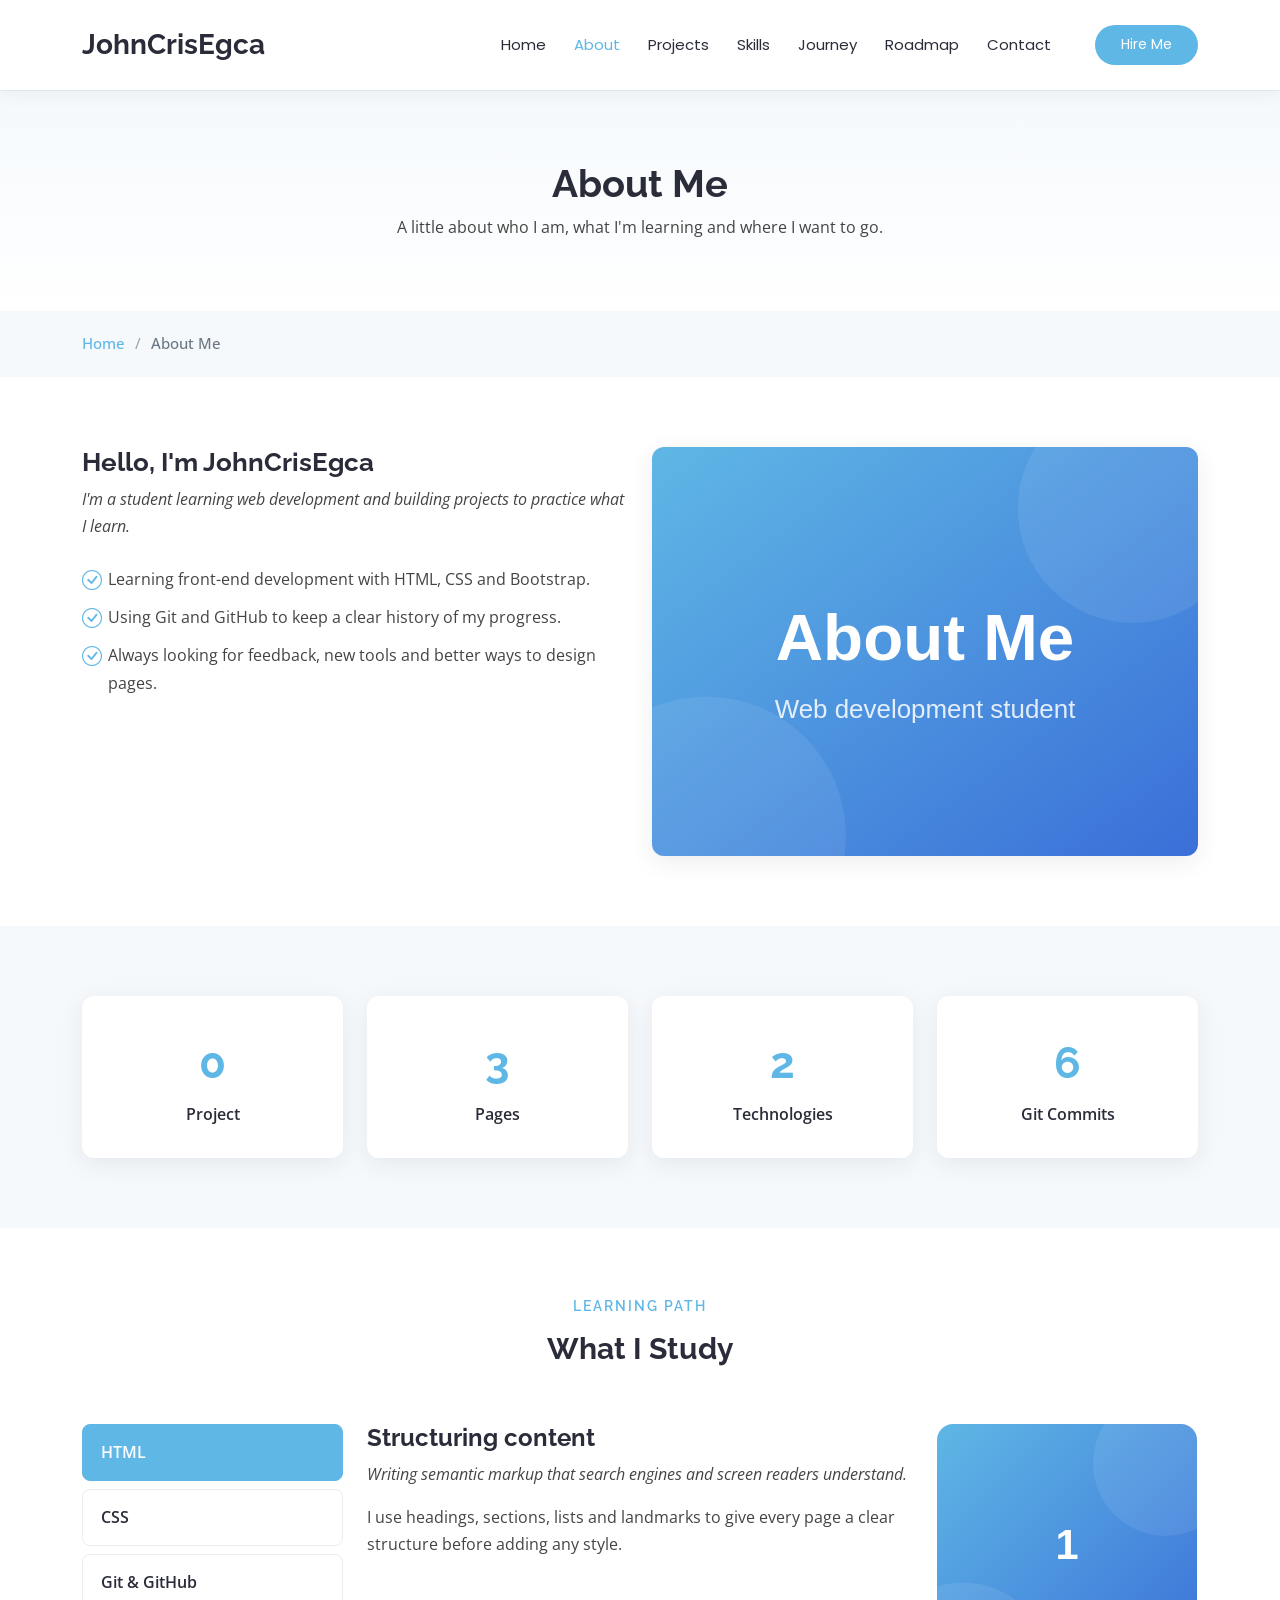
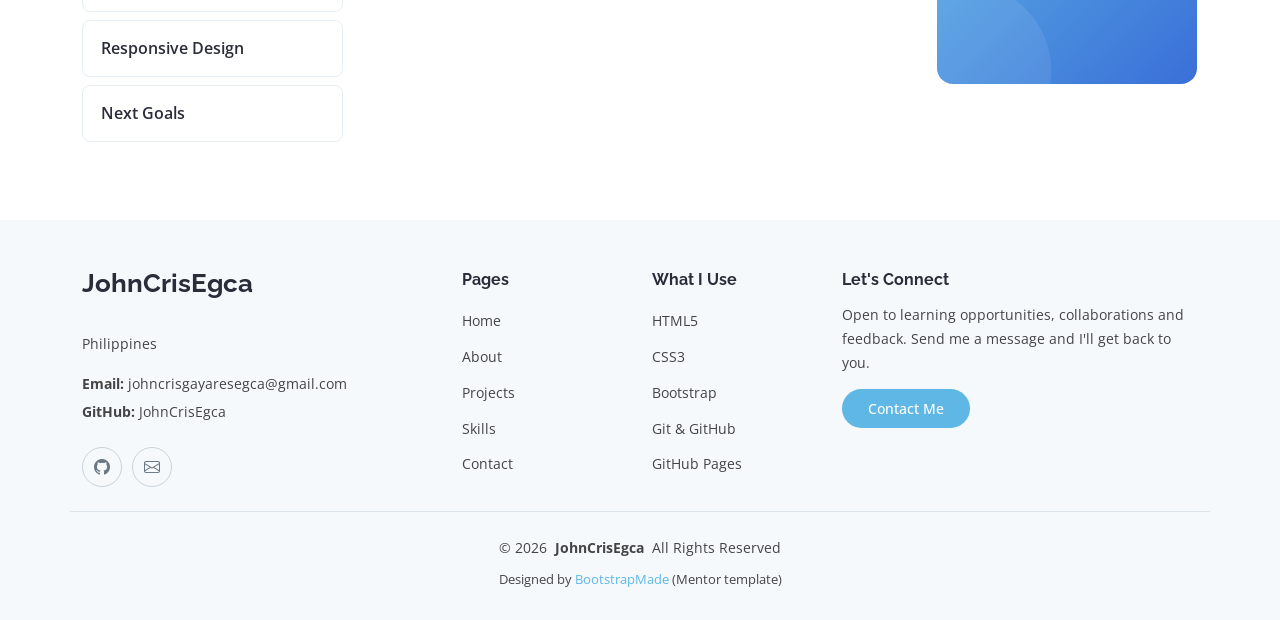
==== about.html @ 240e47cf "Add About page with learning path tabs" ====
<!DOCTYPE html>
<html lang="en">

<head>
  <meta charset="utf-8">
  <meta content="width=device-width, initial-scale=1.0" name="viewport">
  <title>About | JohnCrisEgca</title>
  <meta name="description" content="About JohnCrisEgca, an aspiring web developer.">
  <meta name="keywords" content="portfolio, web developer, HTML, CSS, JohnCrisEgca">

  <!-- Favicons -->
  <link href="assets/img/favicon.svg" rel="icon" type="image/svg+xml">

  <!-- Fonts -->
  <link href="https://fonts.googleapis.com" rel="preconnect">
  <link href="https://fonts.gstatic.com" rel="preconnect" crossorigin>
  <link href="https://fonts.googleapis.com/css2?family=Open+Sans:wght@300;400;500;600;700&family=Poppins:wght@300;400;500;600;700&family=Raleway:wght@400;500;600;700&display=swap" rel="stylesheet">

  <!-- Vendor CSS (CDN) -->
  <link href="https://cdn.jsdelivr.net/npm/bootstrap@5.3.3/dist/css/bootstrap.min.css" rel="stylesheet">
  <link href="https://cdn.jsdelivr.net/npm/bootstrap-icons@1.11.3/font/bootstrap-icons.min.css" rel="stylesheet">
  <link href="https://cdn.jsdelivr.net/npm/aos@2.3.4/dist/aos.css" rel="stylesheet">

  <!-- Main CSS File -->
  <link href="styles/main.css" rel="stylesheet">

  <!-- =======================================================
  * Layout based on: Mentor Bootstrap Template
  * Template URL: https://bootstrapmade.com/mentor-free-education-bootstrap-theme/
  * Author: BootstrapMade.com
  * License: https://bootstrapmade.com/license/
  ======================================================== -->
</head>

<body class="about-page">

  <header id="header" class="header d-flex align-items-center sticky-top">
    <div class="container-fluid container-xl position-relative d-flex align-items-center">

      <a href="index.html" class="logo d-flex align-items-center me-auto">
        <h1 class="sitename">JohnCrisEgca</h1>
      </a>

      <nav id="navmenu" class="navmenu">
        <ul>
          <li><a href="index.html">Home</a></li>
          <li><a href="about.html" class="active">About</a></li>
          <li><a href="projects.html">Projects</a></li>
          <li><a href="skills.html">Skills</a></li>
          <li><a href="journey.html">Journey</a></li>
          <li><a href="roadmap.html">Roadmap</a></li>
          <li><a href="contact.html">Contact</a></li>
        </ul>
        <i class="mobile-nav-toggle d-xl-none bi bi-list"></i>
      </nav>

      <a class="btn-getstarted" href="contact.html">Hire Me</a>

    </div>
  </header>

  <main class="main">

    <!-- Page Title -->
    <div class="page-title" data-aos="fade">
      <div class="heading">
        <div class="container">
          <div class="row d-flex justify-content-center text-center">
            <div class="col-lg-8">
              <h1>About Me</h1>
              <p class="mb-0">A little about who I am, what I'm learning and where I want to go.</p>
            </div>
          </div>
        </div>
      </div>
      <nav class="breadcrumbs">
        <div class="container">
          <ol>
            <li><a href="index.html">Home</a></li>
            <li class="current">About Me</li>
          </ol>
        </div>
      </nav>
    </div><!-- End Page Title -->

    <!-- About Us Section -->
    <section id="about-us" class="section about-us">

      <div class="container">

        <div class="row gy-4">

          <div class="col-lg-6 order-1 order-lg-2" data-aos="fade-up" data-aos-delay="100">
            <img src="assets/img/about.svg" class="img-fluid" alt="About JohnCrisEgca">
          </div>

          <div class="col-lg-6 order-2 order-lg-1 content" data-aos="fade-up" data-aos-delay="200">
            <h3>Hello, I'm JohnCrisEgca</h3>
            <p class="fst-italic">
              I'm a student learning web development and building projects to practice what I learn.
            </p>
            <ul>
              <li><i class="bi bi-check-circle"></i> <span>Learning front-end development with HTML, CSS and Bootstrap.</span></li>
              <li><i class="bi bi-check-circle"></i> <span>Using Git and GitHub to keep a clear history of my progress.</span></li>
              <li><i class="bi bi-check-circle"></i> <span>Always looking for feedback, new tools and better ways to design pages.</span></li>
            </ul>
          </div>

        </div>

      </div>

    </section><!-- /About Us Section -->

    <!-- Counts Section -->
    <section id="counts" class="section counts light-background">

      <div class="container" data-aos="fade-up" data-aos-delay="100">

        <div class="row gy-4">

          <div class="col-lg-3 col-md-6">
            <div class="stats-item text-center w-100 h-100">
              <span class="counter" data-end="1">1</span>
              <p>Project</p>
            </div>
          </div><!-- End Stats Item -->

          <div class="col-lg-3 col-md-6">
            <div class="stats-item text-center w-100 h-100">
              <span class="counter" data-end="7">7</span>
              <p>Pages</p>
            </div>
          </div><!-- End Stats Item -->

          <div class="col-lg-3 col-md-6">
            <div class="stats-item text-center w-100 h-100">
              <span class="counter" data-end="5">5</span>
              <p>Technologies</p>
            </div>
          </div><!-- End Stats Item -->

          <div class="col-lg-3 col-md-6">
            <div class="stats-item text-center w-100 h-100">
              <span class="counter" data-end="15">15</span>
              <p>Git Commits</p>
            </div>
          </div><!-- End Stats Item -->

        </div>

      </div>

    </section><!-- /Counts Section -->

    <!-- Tabs Section -->
    <section id="tabs" class="tabs section">

      <div class="container section-title" data-aos="fade-up">
        <h2>Learning Path</h2>
        <p>What I Study</p>
      </div><!-- End Section Title -->

      <div class="container" data-aos="fade-up" data-aos-delay="100">

        <div class="row">
          <div class="col-lg-3">
            <ul class="nav nav-tabs flex-column">
              <li class="nav-item">
                <a class="nav-link active show" data-bs-toggle="tab" href="#tab-1">HTML</a>
              </li>
              <li class="nav-item">
                <a class="nav-link" data-bs-toggle="tab" href="#tab-2">CSS</a>
              </li>
              <li class="nav-item">
                <a class="nav-link" data-bs-toggle="tab" href="#tab-3">Git &amp; GitHub</a>
              </li>
              <li class="nav-item">
                <a class="nav-link" data-bs-toggle="tab" href="#tab-4">Responsive Design</a>
              </li>
              <li class="nav-item">
                <a class="nav-link" data-bs-toggle="tab" href="#tab-5">Next Goals</a>
              </li>
            </ul>
          </div>
          <div class="col-lg-9 mt-4 mt-lg-0">
            <div class="tab-content">
              <div class="tab-pane active show" id="tab-1">
                <div class="row">
                  <div class="col-lg-8 details order-2 order-lg-1">
                    <h3>Structuring content</h3>
                    <p class="fst-italic">Writing semantic markup that search engines and screen readers understand.</p>
                    <p>I use headings, sections, lists and landmarks to give every page a clear structure before adding any style.</p>
                  </div>
                  <div class="col-lg-4 text-center order-1 order-lg-2">
                    <img src="assets/img/step-1.svg" alt="" class="img-fluid rounded-4">
                  </div>
                </div>
              </div>
              <div class="tab-pane" id="tab-2">
                <div class="row">
                  <div class="col-lg-8 details order-2 order-lg-1">
                    <h3>Styling and layout</h3>
                    <p class="fst-italic">Making pages look good with Flexbox, Grid and a consistent design system.</p>
                    <p>I organize styles in a dedicated stylesheet and use variables for colors and fonts so changes stay easy.</p>
                  </div>
                  <div class="col-lg-4 text-center order-1 order-lg-2">
                    <img src="assets/img/step-2.svg" alt="" class="img-fluid rounded-4">
                  </div>
                </div>
              </div>
              <div class="tab-pane" id="tab-3">
                <div class="row">
                  <div class="col-lg-8 details order-2 order-lg-1">
                    <h3>Tracking my work</h3>
                    <p class="fst-italic">Using commits to document progress and GitHub to share the code.</p>
                    <p>Small, clear commits make it easy to see how a project grew, and to undo mistakes safely.</p>
                  </div>
                  <div class="col-lg-4 text-center order-1 order-lg-2">
                    <img src="assets/img/step-3.svg" alt="" class="img-fluid rounded-4">
                  </div>
                </div>
              </div>
              <div class="tab-pane" id="tab-4">
                <div class="row">
                  <div class="col-lg-8 details order-2 order-lg-1">
                    <h3>Every screen size</h3>
                    <p class="fst-italic">Building mobile-friendly layouts with Bootstrap's grid and media queries.</p>
                    <p>I test pages at phone, tablet and desktop widths so nothing breaks or overflows.</p>
                  </div>
                  <div class="col-lg-4 text-center order-1 order-lg-2">
                    <img src="assets/img/step-4.svg" alt="" class="img-fluid rounded-4">
                  </div>
                </div>
              </div>
              <div class="tab-pane" id="tab-5">
                <div class="row">
                  <div class="col-lg-8 details order-2 order-lg-1">
                    <h3>Where I'm heading</h3>
                    <p class="fst-italic">Learning JavaScript to make my pages interactive.</p>
                    <p>After HTML and CSS, I want to learn the DOM, small interactive widgets and eventually a front-end framework.</p>
                  </div>
                  <div class="col-lg-4 text-center order-1 order-lg-2">
                    <img src="assets/img/step-5.svg" alt="" class="img-fluid rounded-4">
                  </div>
                </div>
              </div>
            </div>
          </div>
        </div>

      </div>

    </section><!-- /Tabs Section -->

  </main>

  <footer id="footer" class="footer position-relative light-background">

    <div class="container footer-top">
      <div class="row gy-4">
        <div class="col-lg-4 col-md-6 footer-about">
          <a href="index.html" class="logo d-flex align-items-center">
            <span class="sitename">JohnCrisEgca</span>
          </a>
          <div class="footer-contact pt-3">
            <p>Philippines</p>
            <p class="mt-3"><strong>Email:</strong> <span>johncrisgayaresegca@gmail.com</span></p>
            <p><strong>GitHub:</strong> <span>JohnCrisEgca</span></p>
          </div>
          <div class="social-links d-flex mt-4">
            <a href="https://github.com/JohnCrisEgca" target="_blank" rel="noopener" aria-label="GitHub"><i class="bi bi-github"></i></a>
            <a href="mailto:johncrisgayaresegca@gmail.com" aria-label="Email"><i class="bi bi-envelope"></i></a>
          </div>
        </div>

        <div class="col-lg-2 col-md-3 footer-links">
          <h4>Pages</h4>
          <ul>
            <li><a href="index.html">Home</a></li>
            <li><a href="about.html">About</a></li>
            <li><a href="projects.html">Projects</a></li>
            <li><a href="skills.html">Skills</a></li>
            <li><a href="contact.html">Contact</a></li>
          </ul>
        </div>

        <div class="col-lg-2 col-md-3 footer-links">
          <h4>What I Use</h4>
          <ul>
            <li><a href="skills.html">HTML5</a></li>
            <li><a href="skills.html">CSS3</a></li>
            <li><a href="skills.html">Bootstrap</a></li>
            <li><a href="skills.html">Git &amp; GitHub</a></li>
            <li><a href="skills.html">GitHub Pages</a></li>
          </ul>
        </div>

        <div class="col-lg-4 col-md-12 footer-cta">
          <h4>Let's Connect</h4>
          <p>Open to learning opportunities, collaborations and feedback. Send me a message and I'll get back to you.</p>
          <a href="contact.html" class="btn-cta">Contact Me</a>
        </div>

      </div>
    </div>

    <div class="container copyright text-center mt-4">
      <p>&copy; 2026 <strong class="px-1 sitename">JohnCrisEgca</strong> <span>All Rights Reserved</span></p>
      <div class="credits">
        Designed by <a href="https://bootstrapmade.com/">BootstrapMade</a> (Mentor template)
      </div>
    </div>

  </footer>

  <!-- Scroll Top -->
  <a href="#" id="scroll-top" class="scroll-top d-flex align-items-center justify-content-center"><i class="bi bi-arrow-up-short"></i></a>

  <!-- Preloader -->
  <div id="preloader"></div>

  <!-- Vendor JS Files (CDN) -->
  <script src="https://cdn.jsdelivr.net/npm/bootstrap@5.3.3/dist/js/bootstrap.bundle.min.js"></script>
  <script src="https://cdn.jsdelivr.net/npm/aos@2.3.4/dist/aos.js"></script>

  <!-- Main JS File -->
  <script src="assets/js/main.js"></script>

</body>

</html>
---- styles/main.css ----
/*--------------------------------------------------------------
# Portfolio styles
# Built on the Mentor (BootstrapMade) page structure.
--------------------------------------------------------------*/

/* Fonts */
:root {
  --default-font: "Open Sans", system-ui, -apple-system, "Segoe UI", Roboto, sans-serif;
  --heading-font: "Raleway", sans-serif;
  --nav-font: "Poppins", sans-serif;
}

/* Colors */
:root {
  --background-color: #ffffff;
  --default-color: #444444;
  --heading-color: #2a2c39;
  --accent-color: #5fb7e5;
  --accent-dark: #3a9bcf;
  --surface-color: #ffffff;
  --contrast-color: #ffffff;
  --light-bg: #f5f9fc;
  --border-color: #e6eef4;
  --nav-color: #2a2c39;
  --nav-hover-color: #5fb7e5;
  --shadow: 0 6px 24px rgba(42, 44, 57, 0.08);
  scroll-behavior: smooth;
}

/*--------------------------------------------------------------
# General
--------------------------------------------------------------*/
body {
  color: var(--default-color);
  background-color: var(--background-color);
  font-family: var(--default-font);
  line-height: 1.7;
}

a {
  color: var(--accent-color);
  text-decoration: none;
  transition: 0.3s;
}

a:hover {
  color: var(--accent-dark);
}

h1, h2, h3, h4, h5, h6 {
  color: var(--heading-color);
  font-family: var(--heading-font);
}

img {
  max-width: 100%;
}

section,
.section {
  padding: 70px 0;
  overflow: clip;
  scroll-margin-top: 80px;
}

.light-background {
  background-color: var(--light-bg);
}

.dark-background {
  color: #fff;
  background-color: #0e1b26;
}

.dark-background h1,
.dark-background h2,
.dark-background h3 {
  color: #fff;
}

.section-title {
  text-align: center;
  padding-bottom: 50px;
}

.section-title h2 {
  font-size: 14px;
  font-weight: 600;
  letter-spacing: 2px;
  text-transform: uppercase;
  color: var(--accent-color);
  margin-bottom: 8px;
}

.section-title p {
  font-size: 30px;
  font-weight: 700;
  font-family: var(--heading-font);
  color: var(--heading-color);
  margin: 0;
}

/*--------------------------------------------------------------
# Preloader / scroll top
--------------------------------------------------------------*/
#preloader {
  position: fixed;
  inset: 0;
  z-index: 9999;
  background: var(--background-color);
  display: flex;
  align-items: center;
  justify-content: center;
  transition: opacity 0.4s;
}

#preloader::before {
  content: "";
  width: 48px;
  height: 48px;
  border: 5px solid var(--accent-color);
  border-top-color: var(--border-color);
  border-radius: 50%;
  animation: spin 1s linear infinite;
}

@keyframes spin {
  to { transform: rotate(360deg); }
}

.scroll-top {
  position: fixed;
  right: 15px;
  bottom: -50px;
  z-index: 99;
  width: 44px;
  height: 44px;
  border-radius: 50%;
  background: var(--accent-color);
  visibility: hidden;
  opacity: 0;
  transition: all 0.4s;
}

.scroll-top i {
  font-size: 28px;
  color: #fff;
  line-height: 0;
}

.scroll-top:hover {
  background: var(--accent-dark);
}

.scroll-top.active {
  visibility: visible;
  opacity: 1;
  bottom: 15px;
}

/*--------------------------------------------------------------
# Header & navigation
--------------------------------------------------------------*/
.header {
  background: var(--background-color);
  padding: 14px 0;
  box-shadow: 0 2px 20px rgba(0, 0, 0, 0.06);
  z-index: 997;
}

.header .logo {
  line-height: 1;
  text-decoration: none;
}

.header .logo h1 {
  font-size: 28px;
  margin: 0;
  font-weight: 700;
  color: var(--heading-color);
}

.header .btn-getstarted,
.header .btn-getstarted:focus {
  color: #fff;
  background: var(--accent-color);
  font-size: 14px;
  padding: 8px 26px;
  margin: 0 0 0 30px;
  border-radius: 50px;
  font-family: var(--nav-font);
}

.header .btn-getstarted:hover {
  background: var(--accent-dark);
  color: #fff;
}

@media (max-width: 1200px) {
  .header .logo { order: 1; }
  .header .btn-getstarted { order: 2; margin: 0 15px 0 0; padding: 6px 18px; }
  .header .navmenu { order: 3; }
}

@media (min-width: 1200px) {
  .navmenu { padding: 0; }
  .navmenu ul {
    margin: 0;
    padding: 0;
    display: flex;
    list-style: none;
    align-items: center;
  }
  .navmenu a {
    color: var(--nav-color);
    padding: 18px 14px;
    font-size: 15px;
    font-family: var(--nav-font);
    display: flex;
    align-items: center;
    white-space: nowrap;
  }
  .navmenu li:hover > a,
  .navmenu a.active {
    color: var(--nav-hover-color);
  }
  .mobile-nav-toggle { display: none; }
}

@media (max-width: 1199px) {
  .mobile-nav-toggle {
    color: var(--nav-color);
    font-size: 28px;
    line-height: 0;
    margin-right: 10px;
    cursor: pointer;
  }
  .navmenu { padding: 0; z-index: 9997; }
  .navmenu ul {
    display: none;
    position: absolute;
    inset: 64px 20px 20px 20px;
    padding: 10px 0;
    margin: 0;
    border-radius: 8px;
    background: var(--background-color);
    border: 1px solid var(--border-color);
    box-shadow: var(--shadow);
    list-style: none;
    overflow-y: auto;
    height: max-content;
    transition: 0.3s;
  }
  .navmenu a {
    color: var(--nav-color);
    padding: 10px 20px;
    font-family: var(--nav-font);
    font-size: 16px;
    display: flex;
    align-items: center;
  }
  .navmenu a:hover,
  .navmenu a.active { color: var(--nav-hover-color); }
  .mobile-nav-active { overflow: hidden; }
  .mobile-nav-active .mobile-nav-toggle {
    position: fixed;
    top: 22px;
    right: 15px;
    z-index: 9999;
  }
  .mobile-nav-active .navmenu {
    position: fixed;
    inset: 0;
    background: rgba(33, 37, 41, 0.8);
  }
  .mobile-nav-active .navmenu > ul { display: block; }
}

/*--------------------------------------------------------------
# Page title & breadcrumbs
--------------------------------------------------------------*/
.page-title .heading {
  padding: 70px 0;
  border-top: 1px solid var(--border-color);
  background: linear-gradient(180deg, var(--light-bg), var(--background-color));
}

.page-title .heading h1 {
  font-size: 38px;
  font-weight: 700;
}

.page-title nav {
  background: var(--light-bg);
  padding: 20px 0;
}

.page-title nav ol {
  display: flex;
  flex-wrap: wrap;
  list-style: none;
  margin: 0;
  padding: 0;
  font-size: 15px;
  font-weight: 500;
}

.page-title nav ol li + li { padding-left: 10px; }
.page-title nav ol li + li::before {
  content: "/";
  display: inline-block;
  padding-right: 10px;
  color: #9aa7b2;
}

.page-title nav ol li.current { color: #6b7782; }

/*--------------------------------------------------------------
# Hero
--------------------------------------------------------------*/
.hero {
  width: 100%;
  min-height: 70vh;
  position: relative;
  padding: 120px 0;
  display: flex;
  align-items: center;
  justify-content: center;
  text-align: center;
}

.hero > img {
  position: absolute;
  inset: 0;
  display: block;
  width: 100%;
  height: 100%;
  object-fit: cover;
  z-index: 1;
}

.hero::before {
  content: "";
  background: rgba(14, 27, 38, 0.55);
  position: absolute;
  inset: 0;
  z-index: 2;
}

.hero .container {
  position: relative;
  z-index: 3;
}

.hero .hero-photo {
  width: 150px;
  height: 150px;
  border-radius: 50%;
  border: 4px solid rgba(255, 255, 255, 0.85);
  margin: 0 auto 24px;
  display: block;
}

.hero h2 {
  margin: 0;
  font-size: 48px;
  font-weight: 700;
}

.hero p {
  color: rgba(255, 255, 255, 0.9);
  margin: 10px 0 0;
  font-size: 22px;
}

.hero .btn-get-started {
  color: #fff;
  background: var(--accent-color);
  font-family: var(--heading-font);
  font-weight: 500;
  font-size: 15px;
  letter-spacing: 1px;
  display: inline-block;
  padding: 10px 36px;
  border-radius: 50px;
  margin: 0 6px;
}

.hero .btn-get-started:hover {
  background: var(--accent-dark);
  color: #fff;
}

.hero .btn-outline {
  background: transparent;
  border: 2px solid rgba(255, 255, 255, 0.8);
  padding: 8px 34px;
}

.hero .btn-outline:hover {
  background: #fff;
  color: var(--heading-color);
}

@media (max-width: 768px) {
  .hero h2 { font-size: 30px; }
  .hero p { font-size: 18px; }
}

/*--------------------------------------------------------------
# About
--------------------------------------------------------------*/
.about .content h3,
.about-us .content h3 {
  font-weight: 700;
  font-size: 26px;
}

.about .content ul,
.about-us .content ul {
  list-style: none;
  padding: 0;
}

.about .content ul li,
.about-us .content ul li {
  display: flex;
  align-items: flex-start;
  padding-top: 10px;
}

.about .content ul i,
.about-us .content ul i {
  color: var(--accent-color);
  font-size: 20px;
  padding-right: 6px;
  line-height: 1.4;
}

.about .read-more {
  display: inline-flex;
  align-items: center;
  color: #fff;
  background: var(--accent-color);
  font-family: var(--heading-font);
  font-weight: 500;
  font-size: 15px;
  padding: 8px 28px;
  border-radius: 50px;
  margin-top: 10px;
}

.about .read-more i { margin-left: 8px; }
.about .read-more:hover { background: var(--accent-dark); color: #fff; }

.about img,
.about-us img {
  border-radius: 12px;
  box-shadow: var(--shadow);
}

/*--------------------------------------------------------------
# Counts
--------------------------------------------------------------*/
.counts .stats-item {
  padding: 30px;
  background: var(--surface-color);
  border-radius: 12px;
  box-shadow: var(--shadow);
}

.counts .stats-item span {
  font-size: 44px;
  display: block;
  font-weight: 700;
  color: var(--accent-color);
  font-family: var(--heading-font);
}

.counts .stats-item p {
  margin: 0;
  font-weight: 600;
  color: var(--heading-color);
}

/*--------------------------------------------------------------
# Features (tech stack)
--------------------------------------------------------------*/
.features .features-item {
  background: var(--surface-color);
  border: 1px solid var(--border-color);
  border-radius: 12px;
  padding: 24px 12px;
  text-align: center;
  position: relative;
  transition: 0.3s;
  height: 100%;
}

.features .features-item:hover {
  transform: translateY(-5px);
  box-shadow: var(--shadow);
}

.features .features-item i {
  font-size: 40px;
  line-height: 1;
}

.features .features-item h3 {
  font-size: 17px;
  font-weight: 700;
  margin: 12px 0 0;
}

.features .features-item h3 a { color: var(--heading-color); }

/*--------------------------------------------------------------
# Courses -> Projects
--------------------------------------------------------------*/
.courses .course-item {
  background: var(--surface-color);
  border-radius: 12px;
  overflow: hidden;
  width: 100%;
  box-shadow: var(--shadow);
  display: flex;
  flex-direction: column;
}

.courses .course-item > img {
  width: 100%;
  height: 210px;
  object-fit: cover;
}

.courses .course-content { padding: 22px; flex: 1; display: flex; flex-direction: column; }

.courses .course-content h3 { font-weight: 700; font-size: 22px; }
.courses .course-content h3 a { color: var(--heading-color); }
.courses .course-content h3 a:hover { color: var(--accent-color); }

.courses .course-content p.category {
  background: var(--accent-color);
  color: #fff;
  border-radius: 50px;
  padding: 3px 14px;
  font-size: 13px;
  font-weight: 600;
  margin: 0;
}

.courses .course-content p.price {
  font-weight: 600;
  font-size: 16px;
  color: var(--heading-color);
  margin: 0;
}

.courses .course-content .description { font-size: 15px; flex: 1; }

.courses .trainer {
  padding-top: 15px;
  border-top: 1px solid var(--border-color);
}

.courses .trainer .trainer-profile img {
  width: 40px;
  height: 40px;
  border-radius: 50%;
  margin-right: 10px;
}

.courses .trainer .trainer-link { font-weight: 600; color: var(--heading-color); }
.courses .trainer-rank { font-size: 15px; color: #6b7782; }
.courses .trainer-rank i { color: var(--accent-color); }

/*--------------------------------------------------------------
# Trainers -> Skills (member cards)
--------------------------------------------------------------*/
.trainers .member {
  text-align: center;
}

.trainers .member-img {
  border-radius: 12px;
  overflow: hidden;
  position: relative;
  box-shadow: var(--shadow);
}

.trainers .member-img img { width: 100%; display: block; }

.trainers .member-info { padding: 22px 12px 0; }
.trainers .member-info h4 { font-weight: 700; font-size: 20px; margin-bottom: 4px; }
.trainers .member-info span {
  display: block;
  font-size: 13px;
  font-weight: 600;
  color: var(--accent-color);
  text-transform: uppercase;
  letter-spacing: 1px;
  margin-bottom: 10px;
}
.trainers .member-info p { font-size: 15px; margin: 0; }

/*--------------------------------------------------------------
# Events -> Journey
--------------------------------------------------------------*/
.events .card {
  border: 0;
  border-radius: 12px;
  overflow: hidden;
  box-shadow: var(--shadow);
  width: 100%;
  margin-bottom: 24px;
}

.events .card-img img { width: 100%; height: 240px; object-fit: cover; }
.events .card-body { padding: 24px; }
.events .card-title { font-weight: 700; font-size: 22px; }
.events .card-title a { color: var(--heading-color); }
.events .card-title a:hover { color: var(--accent-color); }

/*--------------------------------------------------------------
# Pricing -> Roadmap
--------------------------------------------------------------*/
.pricing .pricing-item {
  background: var(--surface-color);
  border: 1px solid var(--border-color);
  border-radius: 12px;
  padding: 28px 24px;
  height: 100%;
  position: relative;
  text-align: center;
  box-shadow: var(--shadow);
}

.pricing h3 { font-weight: 700; font-size: 20px; margin-bottom: 14px; }

.pricing h4 {
  font-size: 30px;
  font-weight: 700;
  color: var(--accent-color);
  margin-bottom: 18px;
}

.pricing ul {
  padding: 0;
  list-style: none;
  text-align: left;
  font-size: 15px;
}

.pricing ul li { padding: 8px 0; border-top: 1px solid var(--border-color); }
.pricing ul li.na { color: #aab4bd; text-decoration: line-through; }

.pricing .featured { border: 2px solid var(--accent-color); }

.pricing .advanced {
  position: absolute;
  top: 16px;
  right: -8px;
  background: var(--accent-color);
  color: #fff;
  font-size: 12px;
  font-weight: 600;
  padding: 2px 12px;
  border-radius: 50px;
}

/*--------------------------------------------------------------
# Contact
--------------------------------------------------------------*/
.contact .info-item {
  background: var(--surface-color);
  box-shadow: var(--shadow);
  border-radius: 12px;
  padding: 22px;
  margin-bottom: 20px;
}

.contact .info-item i {
  font-size: 22px;
  color: #fff;
  background: var(--accent-color);
  width: 48px;
  height: 48px;
  border-radius: 50%;
  display: flex;
  align-items: center;
  justify-content: center;
  margin-right: 16px;
}

.contact .info-item h3 { font-size: 18px; font-weight: 700; margin: 0; }
.contact .info-item p { margin: 0; font-size: 15px; word-break: break-word; }

.contact .email-form {
  background: var(--surface-color);
  box-shadow: var(--shadow);
  border-radius: 12px;
  padding: 30px;
  height: 100%;
}

.contact .email-form .form-control {
  font-size: 14px;
  padding: 12px 14px;
  border-radius: 8px;
}

.contact .email-form .form-control:focus {
  border-color: var(--accent-color);
  box-shadow: 0 0 0 0.2rem rgba(95, 183, 229, 0.2);
}

.contact .email-form button[type="submit"] {
  background: var(--accent-color);
  color: #fff;
  border: 0;
  padding: 11px 36px;
  border-radius: 50px;
  font-weight: 500;
  transition: 0.3s;
}

.contact .email-form button[type="submit"]:hover { background: var(--accent-dark); }

.contact .form-note {
  display: none;
  margin-bottom: 14px;
  color: #1c7a4b;
  font-weight: 600;
}

.contact .form-note.show { display: block; }

/*--------------------------------------------------------------
# Course details -> Project details
--------------------------------------------------------------*/
.course-details .course-header .course-image img {
  width: 100%;
  border-radius: 12px;
  box-shadow: var(--shadow);
}

.course-details .course-meta {
  display: flex;
  flex-wrap: wrap;
  justify-content: space-between;
  align-items: center;
  gap: 16px;
  padding: 20px 0;
  border-bottom: 1px solid var(--border-color);
}

.course-details .instructor { display: flex; align-items: center; gap: 12px; }
.course-details .instructor-avatar { width: 52px; height: 52px; border-radius: 50%; }
.course-details .instructor-info h6 { margin: 0; font-weight: 700; }
.course-details .instructor-info span { font-size: 14px; color: #6b7782; }

.course-details .course-stats { display: flex; flex-wrap: wrap; gap: 20px; }
.course-details .stat-item { display: flex; align-items: center; gap: 6px; font-size: 14px; }
.course-details .stat-item i { color: var(--accent-color); }

.course-details .course-content h2 { margin-top: 28px; font-size: 28px; font-weight: 700; }
.course-details .what-you-learn h3,
.course-details .course-curriculum h3 { font-size: 22px; font-weight: 700; margin: 26px 0 14px; }

.course-details .learn-list { list-style: none; padding: 0; }
.course-details .learn-list li { display: flex; gap: 8px; padding: 6px 0; font-size: 15px; }
.course-details .learn-list i { color: var(--accent-color); }

.course-details .curriculum-section {
  border: 1px solid var(--border-color);
  border-radius: 12px;
  margin-bottom: 18px;
  overflow: hidden;
}

.course-details .section-header {
  display: flex;
  flex-wrap: wrap;
  justify-content: space-between;
  gap: 6px;
  background: var(--light-bg);
  padding: 14px 18px;
}

.course-details .section-header h4 { font-size: 17px; font-weight: 700; margin: 0; }
.course-details .lessons-count { font-size: 13px; color: #6b7782; }

.course-details .lesson-item {
  display: flex;
  justify-content: space-between;
  gap: 10px;
  padding: 12px 18px;
  border-top: 1px solid var(--border-color);
  font-size: 15px;
}

.course-details .lesson-info { display: flex; gap: 10px; align-items: center; }
.course-details .lesson-info i { color: var(--accent-color); }
.course-details .lesson-duration { color: #6b7782; font-size: 13px; white-space: nowrap; }

.course-details .pricing-card,
.course-details .course-info-card,
.course-details .course-tags {
  background: var(--surface-color);
  border: 1px solid var(--border-color);
  border-radius: 12px;
  padding: 24px;
  margin-bottom: 22px;
  box-shadow: var(--shadow);
}

.course-details .pricing-card .price { font-size: 30px; font-weight: 700; color: var(--accent-color); }
.course-details .course-features .feature { display: flex; gap: 10px; padding: 7px 0; font-size: 15px; }
.course-details .course-features i { color: var(--accent-color); }

.course-details .btn-enroll,
.course-details .btn-preview {
  display: block;
  width: 100%;
  text-align: center;
  padding: 10px;
  border-radius: 50px;
  font-weight: 600;
  margin-top: 12px;
}

.course-details .btn-enroll { background: var(--accent-color); color: #fff; }
.course-details .btn-enroll:hover { background: var(--accent-dark); color: #fff; }
.course-details .btn-preview { border: 2px solid var(--accent-color); color: var(--accent-color); }
.course-details .btn-preview:hover { background: var(--accent-color); color: #fff; }

.course-details .course-info-card h4,
.course-details .course-tags h4 { font-size: 19px; font-weight: 700; margin-bottom: 14px; }

.course-details .info-item {
  display: flex;
  justify-content: space-between;
  gap: 10px;
  padding: 8px 0;
  border-top: 1px solid var(--border-color);
  font-size: 15px;
}

.course-details .info-item .label { color: #6b7782; }
.course-details .info-item .value { font-weight: 600; text-align: right; }

.course-details .tags-list { display: flex; flex-wrap: wrap; gap: 8px; }
.course-details .tag {
  background: rgba(95, 183, 229, 0.12);
  color: var(--accent-dark);
  border-radius: 50px;
  padding: 3px 12px;
  font-size: 13px;
  font-weight: 600;
}

/*--------------------------------------------------------------
# Tabs
--------------------------------------------------------------*/
.tabs .nav-tabs { border: 0; }

.tabs .nav-link {
  border: 1px solid var(--border-color);
  border-radius: 8px;
  padding: 14px 18px;
  margin-bottom: 8px;
  color: var(--heading-color);
  font-weight: 600;
  transition: 0.3s;
}

.tabs .nav-link:hover { color: var(--accent-color); }
.tabs .nav-link.active {
  background: var(--accent-color);
  border-color: var(--accent-color);
  color: #fff;
}

.tabs .tab-pane h3 { font-weight: 700; font-size: 24px; }
.tabs .tab-pane img { max-height: 260px; }

/*--------------------------------------------------------------
# Footer
--------------------------------------------------------------*/
.footer {
  color: var(--default-color);
  background: var(--light-bg);
  font-size: 14px;
  padding-bottom: 30px;
  position: relative;
}

.footer .footer-top { padding-top: 50px; }

.footer .footer-about .logo { line-height: 1; margin-bottom: 20px; }
.footer .footer-about .logo span {
  font-size: 26px;
  font-weight: 700;
  font-family: var(--heading-font);
  color: var(--heading-color);
}

.footer .footer-contact p { margin-bottom: 4px; }

.footer .social-links a {
  display: flex;
  align-items: center;
  justify-content: center;
  width: 40px;
  height: 40px;
  border-radius: 50%;
  border: 1px solid #c7d3dc;
  color: #6b7782;
  font-size: 16px;
  margin-right: 10px;
}

.footer .social-links a:hover {
  color: #fff;
  background: var(--accent-color);
  border-color: var(--accent-color);
}

.footer h4 { font-size: 16px; font-weight: 700; margin-bottom: 14px; }
.footer .footer-links ul { list-style: none; padding: 0; margin: 0; }
.footer .footer-links ul li { padding: 6px 0; }
.footer .footer-links ul a { color: var(--default-color); }
.footer .footer-links ul a:hover { color: var(--accent-color); }

.footer .footer-cta p { margin-bottom: 14px; }
.footer .footer-cta .btn-cta {
  display: inline-block;
  background: var(--accent-color);
  color: #fff;
  padding: 8px 26px;
  border-radius: 50px;
  font-weight: 500;
}
.footer .footer-cta .btn-cta:hover { background: var(--accent-dark); }

.footer .copyright {
  padding-top: 24px;
  border-top: 1px solid #dbe4eb;
}

.footer .copyright p { margin-bottom: 0; }
.footer .credits { margin-top: 8px; font-size: 13px; }
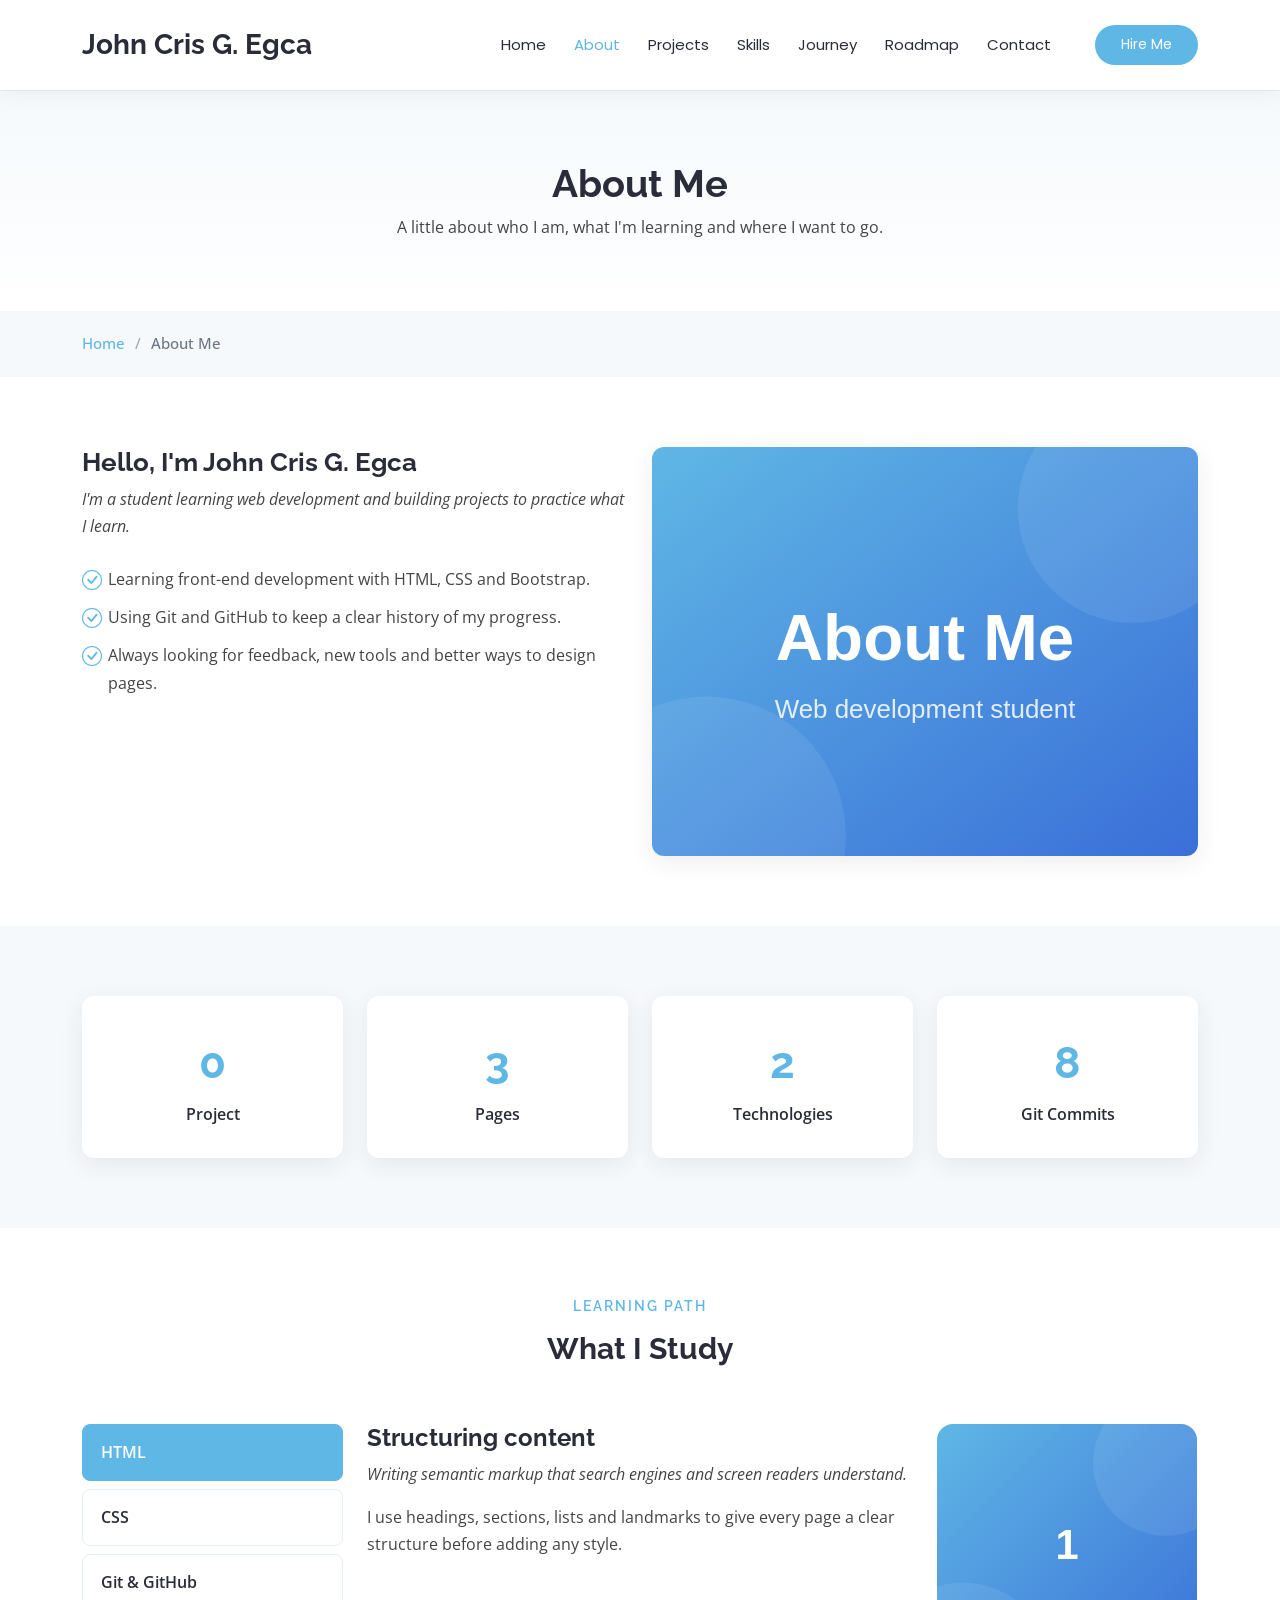
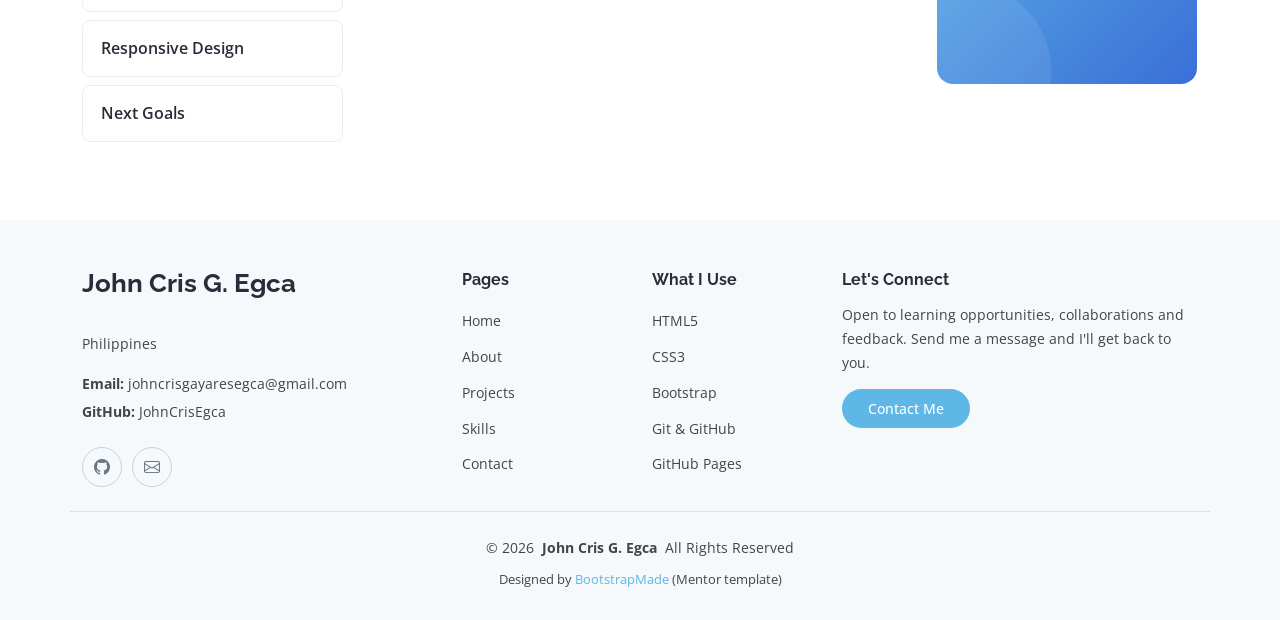
==== commit 2ecf48b3: "Use full name John Cris G. Egca and fix mobile header wrapping" ====
--- a/about.html
+++ b/about.html
@@ -4,9 +4,9 @@
 <head>
   <meta charset="utf-8">
   <meta content="width=device-width, initial-scale=1.0" name="viewport">
-  <title>About | JohnCrisEgca</title>
-  <meta name="description" content="About JohnCrisEgca, an aspiring web developer.">
-  <meta name="keywords" content="portfolio, web developer, HTML, CSS, JohnCrisEgca">
+  <title>About | John Cris G. Egca</title>
+  <meta name="description" content="About John Cris G. Egca, an aspiring web developer.">
+  <meta name="keywords" content="portfolio, web developer, HTML, CSS, John Cris G. Egca">
 
   <!-- Favicons -->
   <link href="assets/img/favicon.svg" rel="icon" type="image/svg+xml">
@@ -38,7 +38,7 @@
     <div class="container-fluid container-xl position-relative d-flex align-items-center">
 
       <a href="index.html" class="logo d-flex align-items-center me-auto">
-        <h1 class="sitename">JohnCrisEgca</h1>
+        <h1 class="sitename">John Cris G. Egca</h1>
       </a>
 
       <nav id="navmenu" class="navmenu">
@@ -91,11 +91,11 @@
         <div class="row gy-4">
 
           <div class="col-lg-6 order-1 order-lg-2" data-aos="fade-up" data-aos-delay="100">
-            <img src="assets/img/about.svg" class="img-fluid" alt="About JohnCrisEgca">
+            <img src="assets/img/about.svg" class="img-fluid" alt="About John Cris G. Egca">
           </div>
 
           <div class="col-lg-6 order-2 order-lg-1 content" data-aos="fade-up" data-aos-delay="200">
-            <h3>Hello, I'm JohnCrisEgca</h3>
+            <h3>Hello, I'm John Cris G. Egca</h3>
             <p class="fst-italic">
               I'm a student learning web development and building projects to practice what I learn.
             </p>
@@ -261,7 +261,7 @@
       <div class="row gy-4">
         <div class="col-lg-4 col-md-6 footer-about">
           <a href="index.html" class="logo d-flex align-items-center">
-            <span class="sitename">JohnCrisEgca</span>
+            <span class="sitename">John Cris G. Egca</span>
           </a>
           <div class="footer-contact pt-3">
             <p>Philippines</p>
@@ -306,7 +306,7 @@
     </div>
 
     <div class="container copyright text-center mt-4">
-      <p>&copy; 2026 <strong class="px-1 sitename">JohnCrisEgca</strong> <span>All Rights Reserved</span></p>
+      <p>&copy; 2026 <strong class="px-1 sitename">John Cris G. Egca</strong> <span>All Rights Reserved</span></p>
       <div class="credits">
         Designed by <a href="https://bootstrapmade.com/">BootstrapMade</a> (Mentor template)
       </div>
--- a/styles/main.css
+++ b/styles/main.css
@@ -191,9 +191,19 @@
   font-family: var(--nav-font);
 }
 
+.header .btn-getstarted {
+  white-space: nowrap;
+}
+
 .header .btn-getstarted:hover {
   background: var(--accent-dark);
   color: #fff;
+}
+
+@media (max-width: 575px) {
+  .header .logo h1 { font-size: 19px; }
+  .header .btn-getstarted { padding: 6px 14px; font-size: 13px; margin-right: 8px; }
+  .mobile-nav-toggle { margin-right: 0; }
 }
 
 @media (max-width: 1200px) {
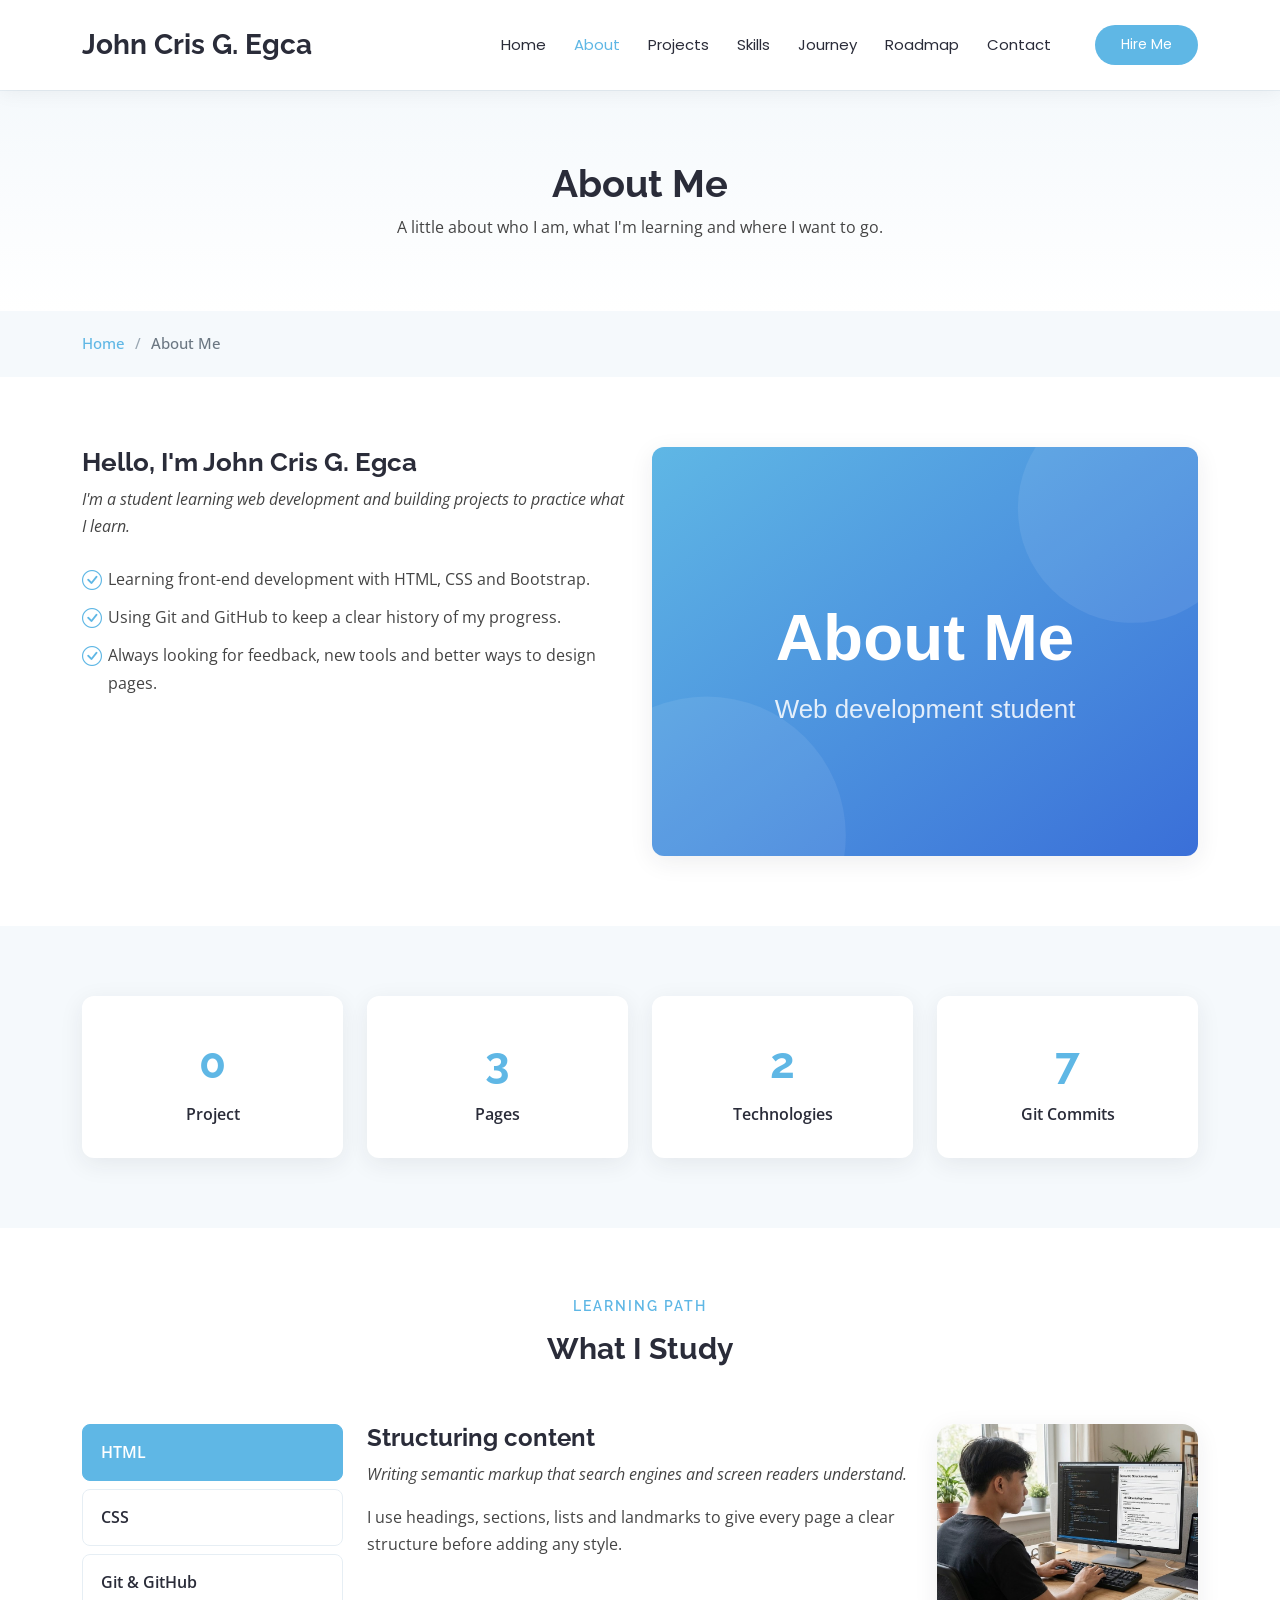
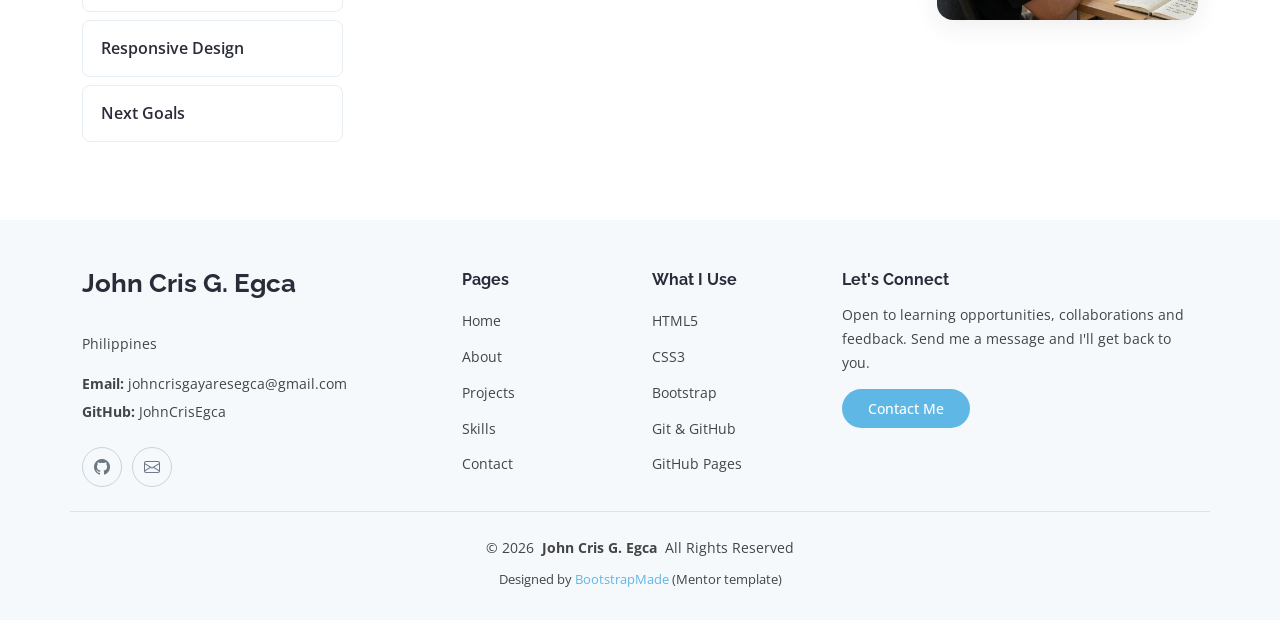
==== commit 51e6d28d: "Add desk photo to the Structuring content tab" ====
--- a/about.html
+++ b/about.html
@@ -193,7 +193,7 @@
                     <p>I use headings, sections, lists and landmarks to give every page a clear structure before adding any style.</p>
                   </div>
                   <div class="col-lg-4 text-center order-1 order-lg-2">
-                    <img src="assets/img/step-1.svg" alt="" class="img-fluid rounded-4">
+                    <img src="assets/img/structuring-content.jpg" alt="Studying semantic HTML at my desk" class="img-fluid rounded-4 tab-photo">
                   </div>
                 </div>
               </div>
--- a/styles/main.css
+++ b/styles/main.css
@@ -895,6 +895,15 @@
 .tabs .tab-pane h3 { font-weight: 700; font-size: 24px; }
 .tabs .tab-pane img { max-height: 260px; }
 
+.tabs .tab-pane img.tab-photo {
+  width: 100%;
+  max-height: none;
+  aspect-ratio: 4 / 3;
+  object-fit: cover;
+  object-position: center;
+  box-shadow: var(--shadow);
+}
+
 /*--------------------------------------------------------------
 # Footer
 --------------------------------------------------------------*/
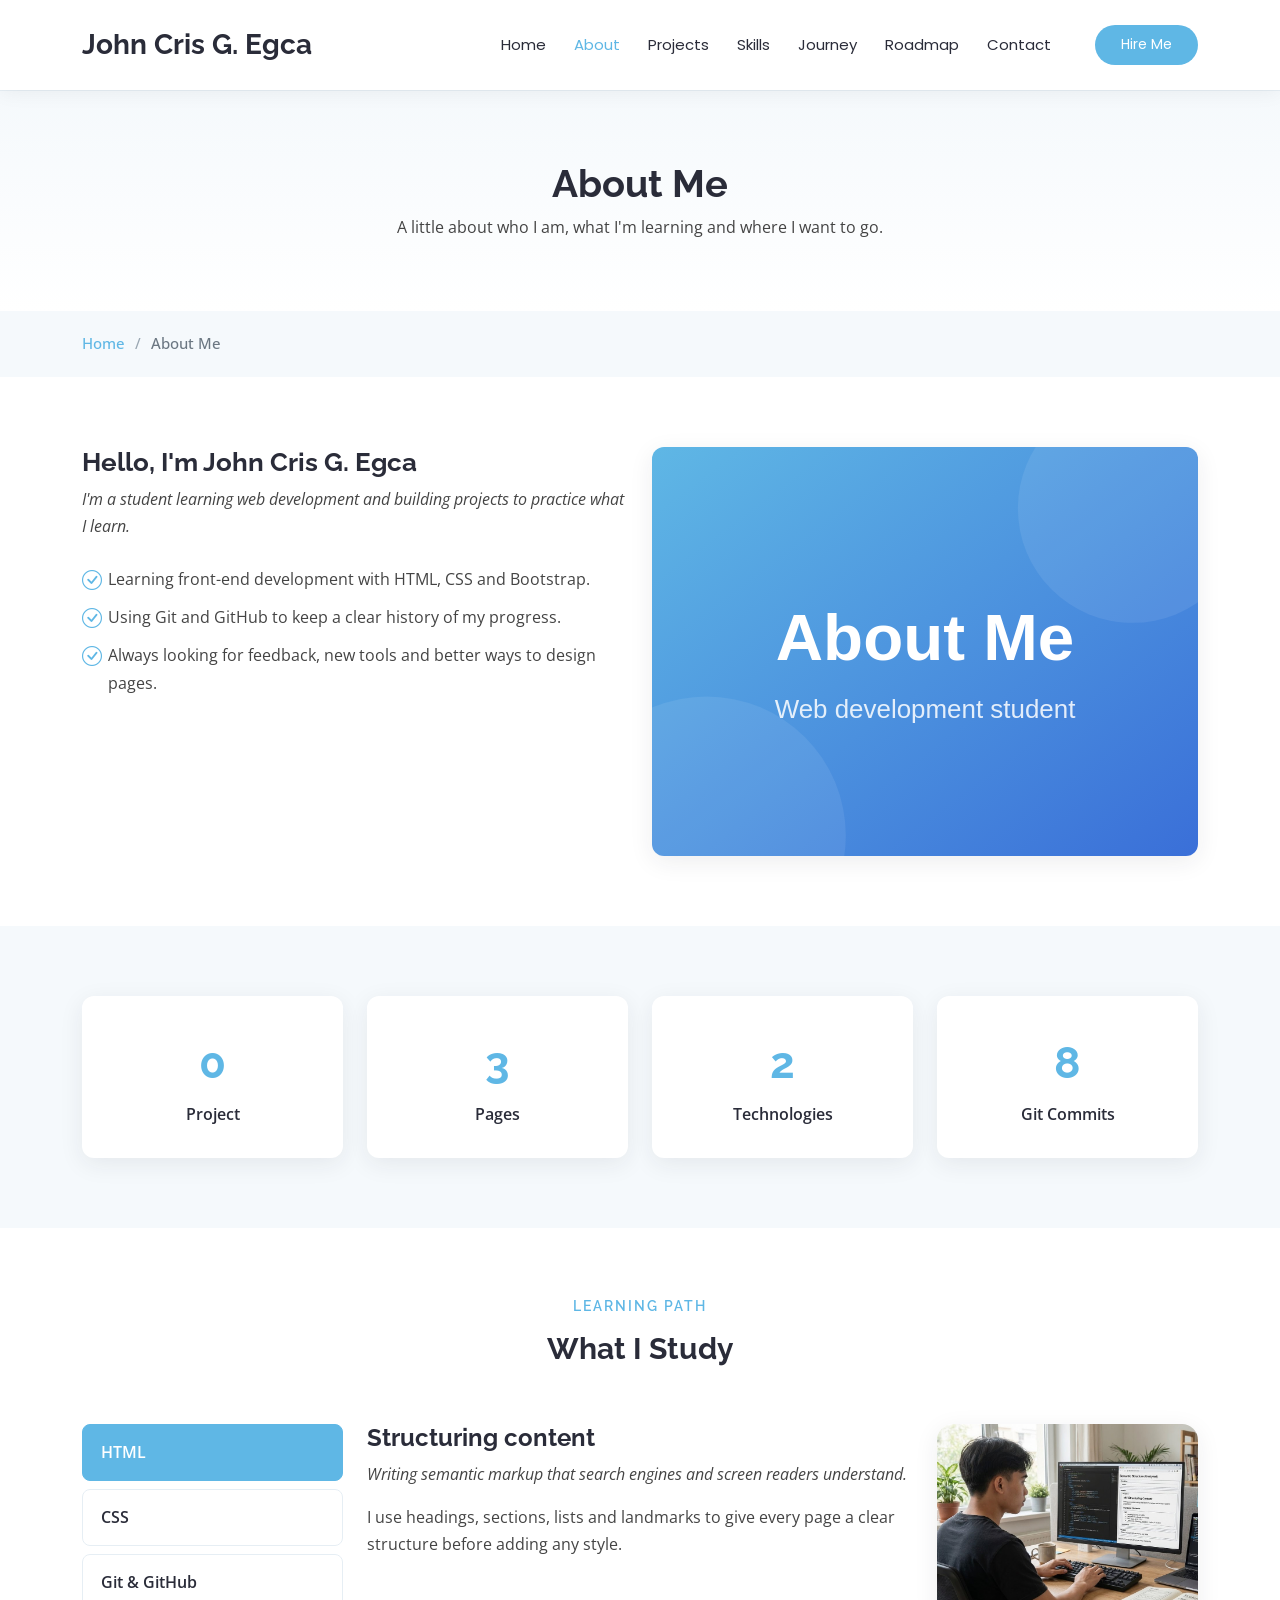
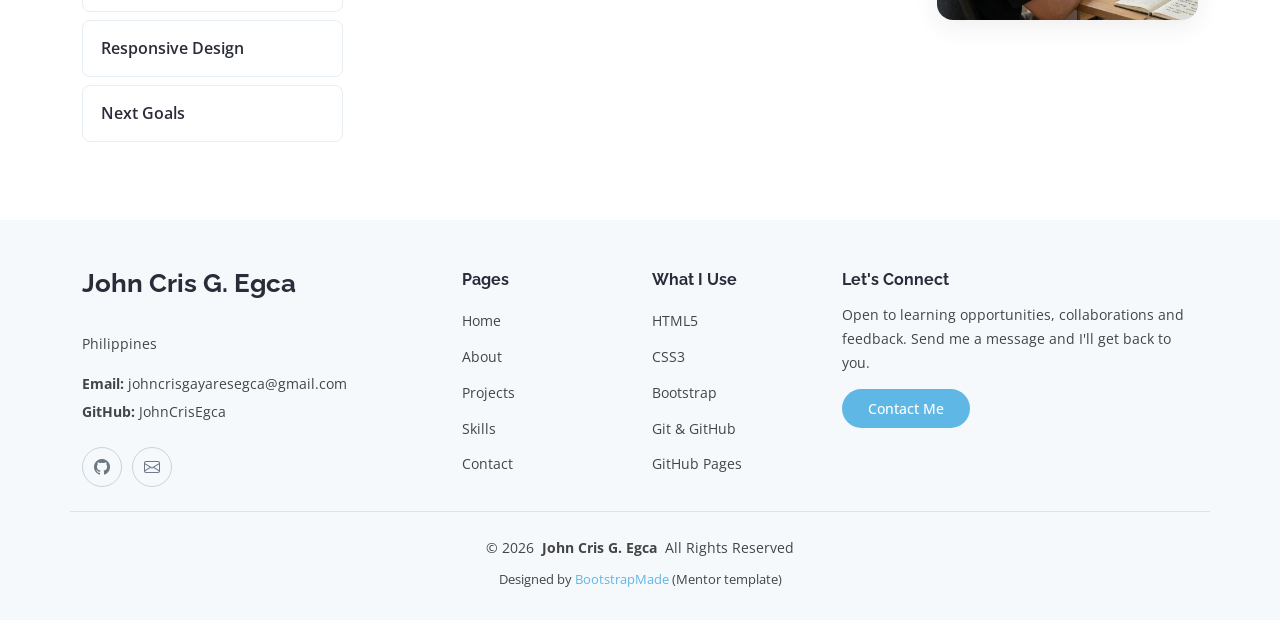
==== commit 7a4d57bd: "Add desk photo to the Next Goals tab" ====
--- a/about.html
+++ b/about.html
@@ -205,7 +205,7 @@
                     <p>I organize styles in a dedicated stylesheet and use variables for colors and fonts so changes stay easy.</p>
                   </div>
                   <div class="col-lg-4 text-center order-1 order-lg-2">
-                    <img src="assets/img/step-2.svg" alt="" class="img-fluid rounded-4">
+                    <img src="assets/img/styling-layout.jpg" alt="Styling and building layouts with CSS at my desk" class="img-fluid rounded-4 tab-photo">
                   </div>
                 </div>
               </div>
@@ -217,7 +217,7 @@
                     <p>Small, clear commits make it easy to see how a project grew, and to undo mistakes safely.</p>
                   </div>
                   <div class="col-lg-4 text-center order-1 order-lg-2">
-                    <img src="assets/img/step-3.svg" alt="" class="img-fluid rounded-4">
+                    <img src="assets/img/tracking-work.jpg" alt="Tracking my work with Git and GitHub at my desk" class="img-fluid rounded-4 tab-photo">
                   </div>
                 </div>
               </div>
@@ -229,7 +229,7 @@
                     <p>I test pages at phone, tablet and desktop widths so nothing breaks or overflows.</p>
                   </div>
                   <div class="col-lg-4 text-center order-1 order-lg-2">
-                    <img src="assets/img/step-4.svg" alt="" class="img-fluid rounded-4">
+                    <img src="assets/img/every-screen.jpg" alt="Testing my pages on phone, tablet and desktop" class="img-fluid rounded-4 tab-photo">
                   </div>
                 </div>
               </div>
@@ -241,7 +241,7 @@
                     <p>After HTML and CSS, I want to learn the DOM, small interactive widgets and eventually a front-end framework.</p>
                   </div>
                   <div class="col-lg-4 text-center order-1 order-lg-2">
-                    <img src="assets/img/step-5.svg" alt="" class="img-fluid rounded-4">
+                    <img src="assets/img/where-heading.jpg" alt="Learning JavaScript and planning my next steps at my desk" class="img-fluid rounded-4 tab-photo">
                   </div>
                 </div>
               </div>
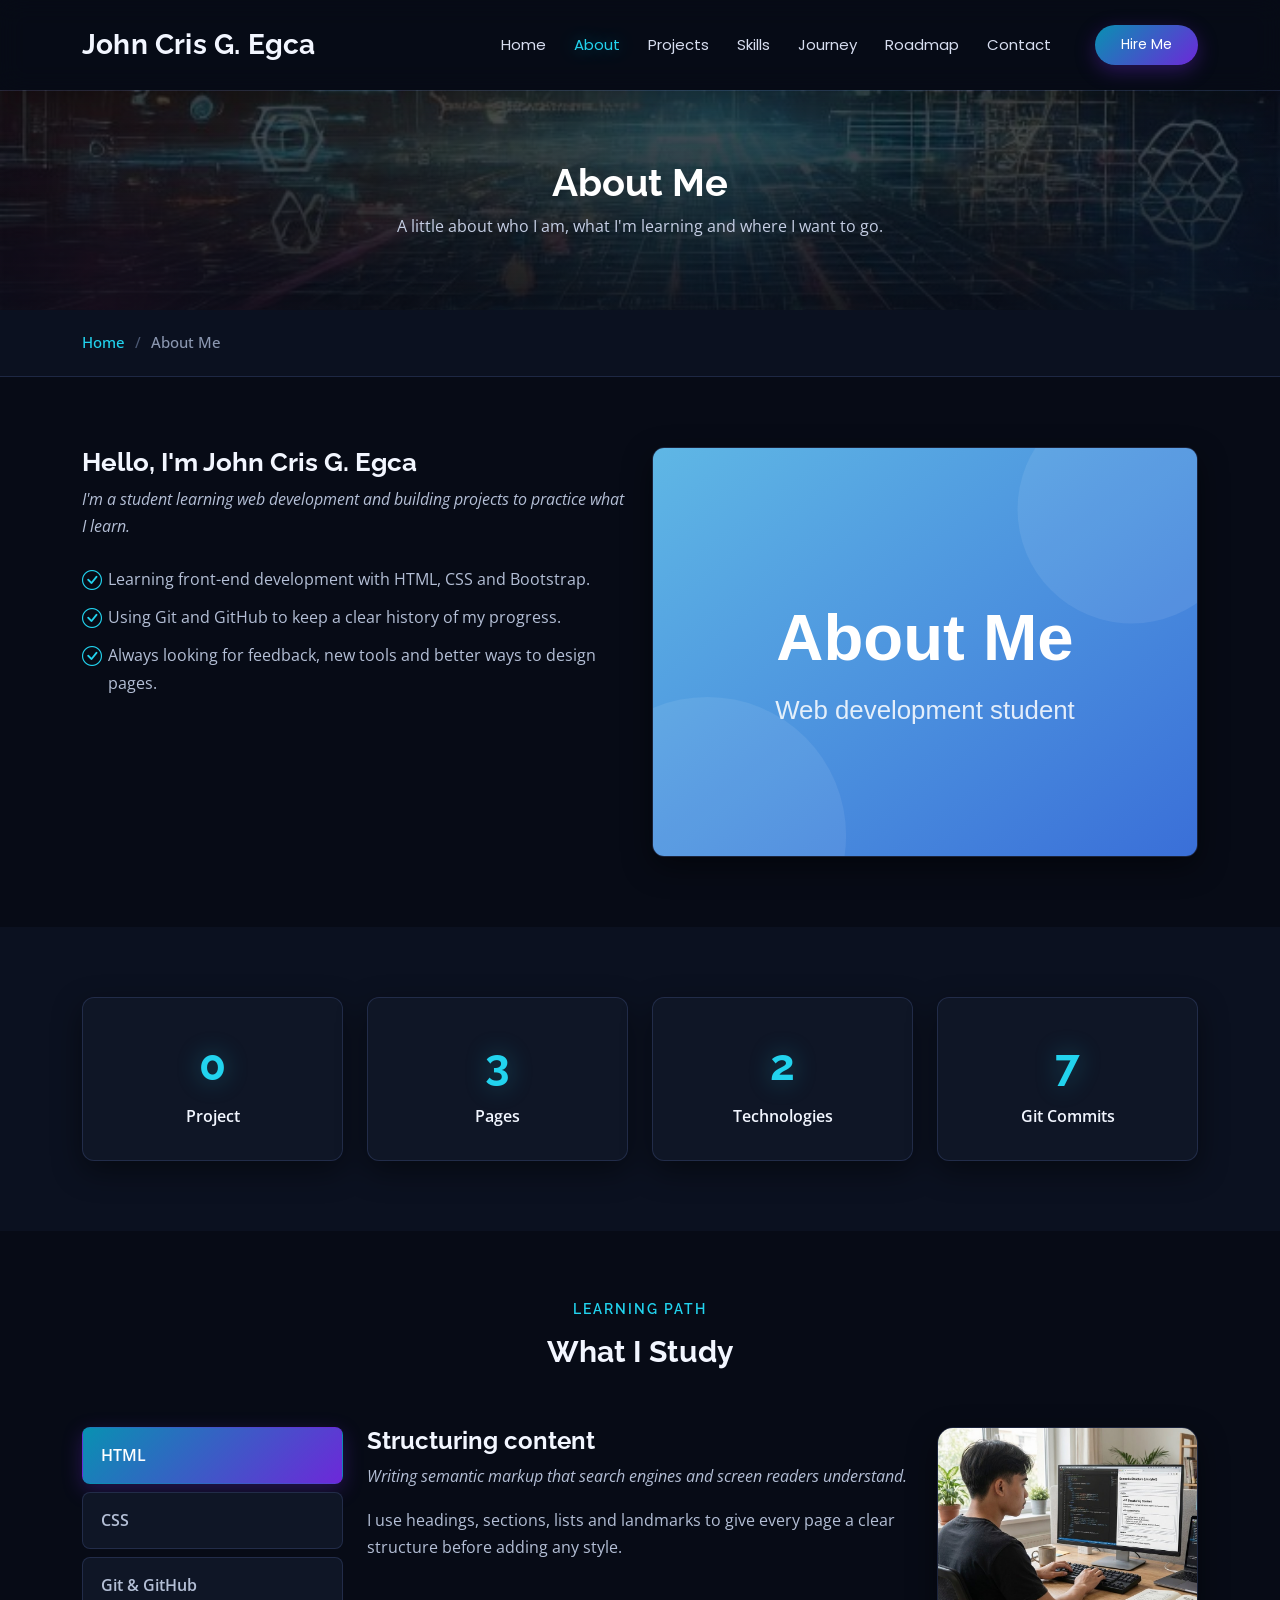
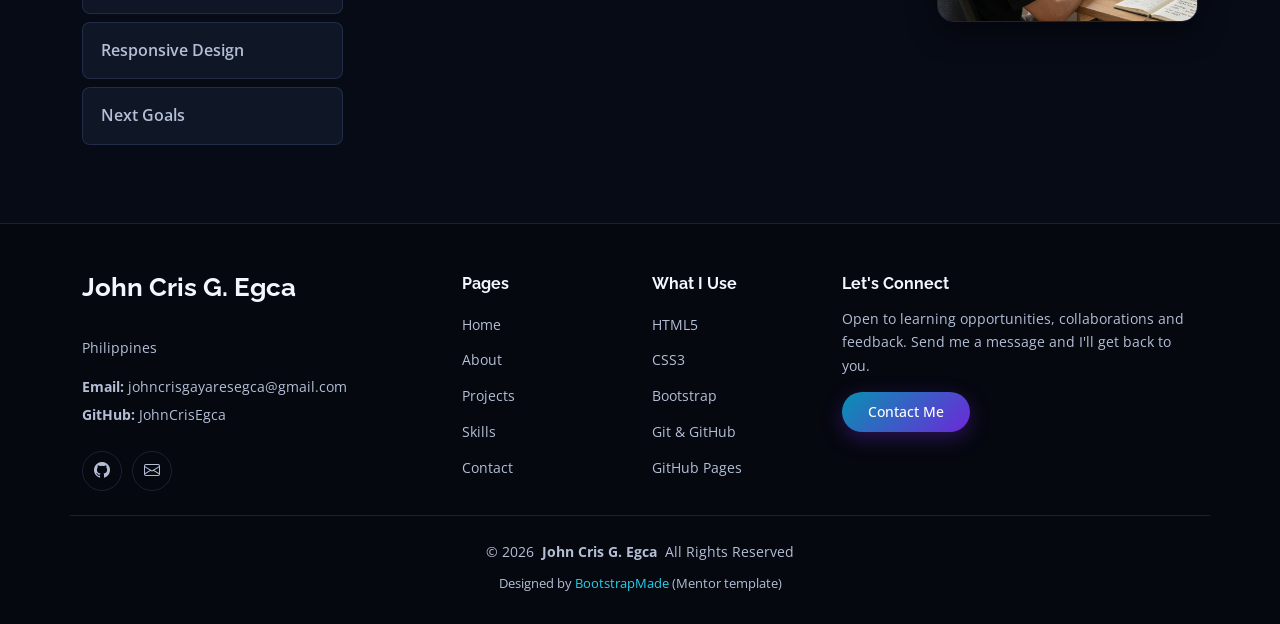
==== commit dc909f7b: "Apply dark neon theme with new background image and gradient buttons" ====
--- a/about.html
+++ b/about.html
@@ -4,6 +4,8 @@
 <head>
   <meta charset="utf-8">
   <meta content="width=device-width, initial-scale=1.0" name="viewport">
+  <meta name="theme-color" content="#070b16">
+  <meta name="color-scheme" content="dark">
   <title>About | John Cris G. Egca</title>
   <meta name="description" content="About John Cris G. Egca, an aspiring web developer.">
   <meta name="keywords" content="portfolio, web developer, HTML, CSS, John Cris G. Egca">
--- a/styles/main.css
+++ b/styles/main.css
@@ -10,20 +10,27 @@
   --nav-font: "Poppins", sans-serif;
 }
 
-/* Colors */
+/* Colors: dark "code" theme (neon cyan / violet accents) */
 :root {
-  --background-color: #ffffff;
-  --default-color: #444444;
-  --heading-color: #2a2c39;
-  --accent-color: #5fb7e5;
-  --accent-dark: #3a9bcf;
-  --surface-color: #ffffff;
+  color-scheme: dark;
+  --background-color: #070b16;
+  --default-color: #b4bfd6;
+  --muted-color: #8b97b0;
+  --heading-color: #f2f6ff;
+  --accent-color: #22d3ee;
+  --accent-dark: #67e8f9;
+  --accent-2: #8b5cf6;
+  --accent-3: #f472b6;
+  --btn-gradient: linear-gradient(135deg, #0891b2 0%, #6d28d9 100%);
+  --btn-gradient-hover: linear-gradient(135deg, #0e7490 0%, #5b21b6 100%);
+  --surface-color: #0f1626;
   --contrast-color: #ffffff;
-  --light-bg: #f5f9fc;
-  --border-color: #e6eef4;
-  --nav-color: #2a2c39;
-  --nav-hover-color: #5fb7e5;
-  --shadow: 0 6px 24px rgba(42, 44, 57, 0.08);
+  --light-bg: #0b1120;
+  --border-color: rgba(129, 160, 255, 0.16);
+  --nav-color: #d7def0;
+  --nav-hover-color: #22d3ee;
+  --shadow: 0 10px 30px rgba(0, 0, 0, 0.45);
+  --glow: 0 0 0 1px rgba(34, 211, 238, 0.35), 0 14px 40px rgba(34, 211, 238, 0.12);
   scroll-behavior: smooth;
 }
 
@@ -69,7 +76,7 @@
 
 .dark-background {
   color: #fff;
-  background-color: #0e1b26;
+  background-color: #05080f;
 }
 
 .dark-background h1,
@@ -164,7 +171,7 @@
 .header {
   background: var(--background-color);
   padding: 14px 0;
-  box-shadow: 0 2px 20px rgba(0, 0, 0, 0.06);
+  box-shadow: 0 1px 0 var(--border-color), 0 10px 30px rgba(0, 0, 0, 0.35);
   z-index: 997;
 }
 
@@ -320,10 +327,10 @@
   content: "/";
   display: inline-block;
   padding-right: 10px;
-  color: #9aa7b2;
-}
-
-.page-title nav ol li.current { color: #6b7782; }
+  color: var(--muted-color);
+}
+
+.page-title nav ol li.current { color: var(--muted-color); }
 
 /*--------------------------------------------------------------
 # Hero
@@ -582,7 +589,7 @@
 }
 
 .courses .trainer .trainer-link { font-weight: 600; color: var(--heading-color); }
-.courses .trainer-rank { font-size: 15px; color: #6b7782; }
+.courses .trainer-rank { font-size: 15px; color: var(--muted-color); }
 .courses .trainer-rank i { color: var(--accent-color); }
 
 /*--------------------------------------------------------------
@@ -663,7 +670,7 @@
 }
 
 .pricing ul li { padding: 8px 0; border-top: 1px solid var(--border-color); }
-.pricing ul li.na { color: #aab4bd; text-decoration: line-through; }
+.pricing ul li.na { color: #566078; text-decoration: line-through; }
 
 .pricing .featured { border: 2px solid var(--accent-color); }
 
@@ -722,7 +729,7 @@
 
 .contact .email-form .form-control:focus {
   border-color: var(--accent-color);
-  box-shadow: 0 0 0 0.2rem rgba(95, 183, 229, 0.2);
+  box-shadow: 0 0 0 0.2rem rgba(34, 211, 238, 0.25);
 }
 
 .contact .email-form button[type="submit"] {
@@ -740,7 +747,7 @@
 .contact .form-note {
   display: none;
   margin-bottom: 14px;
-  color: #1c7a4b;
+  color: #4ade80;
   font-weight: 600;
 }
 
@@ -768,7 +775,7 @@
 .course-details .instructor { display: flex; align-items: center; gap: 12px; }
 .course-details .instructor-avatar { width: 52px; height: 52px; border-radius: 50%; }
 .course-details .instructor-info h6 { margin: 0; font-weight: 700; }
-.course-details .instructor-info span { font-size: 14px; color: #6b7782; }
+.course-details .instructor-info span { font-size: 14px; color: var(--muted-color); }
 
 .course-details .course-stats { display: flex; flex-wrap: wrap; gap: 20px; }
 .course-details .stat-item { display: flex; align-items: center; gap: 6px; font-size: 14px; }
@@ -799,7 +806,7 @@
 }
 
 .course-details .section-header h4 { font-size: 17px; font-weight: 700; margin: 0; }
-.course-details .lessons-count { font-size: 13px; color: #6b7782; }
+.course-details .lessons-count { font-size: 13px; color: var(--muted-color); }
 
 .course-details .lesson-item {
   display: flex;
@@ -812,7 +819,7 @@
 
 .course-details .lesson-info { display: flex; gap: 10px; align-items: center; }
 .course-details .lesson-info i { color: var(--accent-color); }
-.course-details .lesson-duration { color: #6b7782; font-size: 13px; white-space: nowrap; }
+.course-details .lesson-duration { color: var(--muted-color); font-size: 13px; white-space: nowrap; }
 
 .course-details .pricing-card,
 .course-details .course-info-card,
@@ -857,12 +864,12 @@
   font-size: 15px;
 }
 
-.course-details .info-item .label { color: #6b7782; }
+.course-details .info-item .label { color: var(--muted-color); }
 .course-details .info-item .value { font-weight: 600; text-align: right; }
 
 .course-details .tags-list { display: flex; flex-wrap: wrap; gap: 8px; }
 .course-details .tag {
-  background: rgba(95, 183, 229, 0.12);
+  background: rgba(34, 211, 238, 0.12);
   color: var(--accent-dark);
   border-radius: 50px;
   padding: 3px 12px;
@@ -934,8 +941,8 @@
   width: 40px;
   height: 40px;
   border-radius: 50%;
-  border: 1px solid #c7d3dc;
-  color: #6b7782;
+  border: 1px solid var(--border-color);
+  color: var(--muted-color);
   font-size: 16px;
   margin-right: 10px;
 }
@@ -965,8 +972,250 @@
 
 .footer .copyright {
   padding-top: 24px;
-  border-top: 1px solid #dbe4eb;
+  border-top: 1px solid var(--border-color);
 }
 
 .footer .copyright p { margin-bottom: 0; }
 .footer .credits { margin-top: 8px; font-size: 13px; }
+
+/*--------------------------------------------------------------
+# Theme: dark neon (matches assets/img/theme-bg.jpg)
+--------------------------------------------------------------*/
+body { background-image: none; }
+
+::selection { background: rgba(34, 211, 238, 0.3); color: #fff; }
+
+/* Header */
+.header {
+  background: rgba(7, 11, 22, 0.82);
+  backdrop-filter: blur(12px);
+  -webkit-backdrop-filter: blur(12px);
+}
+
+.header .logo h1 { color: var(--heading-color); letter-spacing: 0.2px; }
+
+@media (min-width: 1200px) {
+  .navmenu li:hover > a,
+  .navmenu a.active { color: var(--accent-color); text-shadow: 0 0 18px rgba(34, 211, 238, 0.45); }
+}
+
+@media (max-width: 1199px) {
+  .navmenu ul { background: #0b1120; }
+  .mobile-nav-active .navmenu { background: rgba(3, 6, 14, 0.85); }
+}
+
+/* Buttons: one consistent gradient style */
+.header .btn-getstarted,
+.header .btn-getstarted:focus,
+.hero .btn-get-started,
+.about .read-more,
+.contact .email-form button[type="submit"],
+.course-details .btn-enroll,
+.footer .footer-cta .btn-cta {
+  background: var(--btn-gradient);
+  color: #fff;
+  border: 0;
+  box-shadow: 0 6px 20px rgba(109, 40, 217, 0.35);
+  transition: transform 0.2s, box-shadow 0.2s, filter 0.2s;
+}
+
+.header .btn-getstarted:hover,
+.hero .btn-get-started:hover,
+.about .read-more:hover,
+.contact .email-form button[type="submit"]:hover,
+.course-details .btn-enroll:hover,
+.footer .footer-cta .btn-cta:hover {
+  background: var(--btn-gradient);
+  color: #fff;
+  filter: brightness(1.12);
+  transform: translateY(-2px);
+  box-shadow: 0 10px 28px rgba(34, 211, 238, 0.35);
+}
+
+/* Outline buttons */
+.hero .btn-get-started.btn-outline {
+  background: rgba(255, 255, 255, 0.04);
+  border: 2px solid rgba(34, 211, 238, 0.7);
+  color: #e6fbff;
+  padding: 8px 34px;
+  box-shadow: none;
+}
+
+.hero .btn-get-started.btn-outline:hover {
+  background: rgba(34, 211, 238, 0.14);
+  border-color: var(--accent-color);
+  color: #fff;
+  box-shadow: 0 0 24px rgba(34, 211, 238, 0.3);
+}
+
+.course-details .btn-preview {
+  border: 2px solid rgba(34, 211, 238, 0.6);
+  color: var(--accent-color);
+  background: transparent;
+}
+
+.course-details .btn-preview:hover {
+  background: rgba(34, 211, 238, 0.14);
+  color: #fff;
+}
+
+.scroll-top {
+  background: var(--btn-gradient);
+  box-shadow: 0 6px 20px rgba(109, 40, 217, 0.4);
+}
+
+.scroll-top:hover { background: var(--btn-gradient); filter: brightness(1.15); }
+
+/* Hero: theme image with a dark, readable overlay */
+.hero > img { object-position: center 62%; }
+
+.hero::before {
+  background:
+    radial-gradient(ellipse at 50% 35%, rgba(7, 11, 22, 0.35), rgba(7, 11, 22, 0.8) 75%),
+    linear-gradient(180deg, rgba(7, 11, 22, 0.55) 0%, rgba(7, 11, 22, 0.25) 45%, #070b16 100%);
+}
+
+.hero h2 {
+  background: linear-gradient(90deg, #ffffff 30%, #7be8fb 70%, #c4b5fd 100%);
+  -webkit-background-clip: text;
+  background-clip: text;
+  -webkit-text-fill-color: transparent;
+  color: transparent;
+}
+
+.hero .hero-photo {
+  border: 3px solid rgba(34, 211, 238, 0.85);
+  box-shadow: 0 0 0 6px rgba(34, 211, 238, 0.12), 0 0 50px rgba(34, 211, 238, 0.35);
+  object-fit: cover;
+}
+
+/* Inner page titles reuse the theme image */
+.page-title .heading {
+  position: relative;
+  border-top: 0;
+  background:
+    linear-gradient(180deg, rgba(7, 11, 22, 0.7), rgba(7, 11, 22, 0.92)),
+    url("../assets/img/theme-bg.jpg") center 60% / cover no-repeat;
+}
+
+.page-title .heading h1 { color: #fff; }
+.page-title .heading p { color: #c5cee4; }
+.page-title nav { background: #0b1120; border-bottom: 1px solid var(--border-color); }
+.page-title nav ol li + li::before { color: #4b5873; }
+
+/* Section titles and accents */
+.section-title h2 { color: var(--accent-color); }
+.counts .stats-item span { color: var(--accent-color); text-shadow: 0 0 24px rgba(34, 211, 238, 0.35); }
+
+/* Cards and surfaces */
+.counts .stats-item,
+.features .features-item,
+.courses .course-item,
+.events .card,
+.pricing .pricing-item,
+.contact .info-item,
+.contact .email-form,
+.course-details .pricing-card,
+.course-details .course-info-card,
+.course-details .course-tags,
+.trainers .member-img {
+  background: var(--surface-color);
+  border: 1px solid var(--border-color);
+  color: var(--default-color);
+  box-shadow: var(--shadow);
+}
+
+.features .features-item:hover,
+.courses .course-item:hover,
+.pricing .pricing-item:hover,
+.events .card:hover {
+  box-shadow: var(--glow);
+}
+
+.courses .course-item,
+.events .card { transition: transform 0.25s, box-shadow 0.25s; }
+.courses .course-item:hover,
+.events .card:hover { transform: translateY(-4px); }
+
+.about img,
+.about-us img,
+.course-details .course-header .course-image img,
+.tabs .tab-pane img.tab-photo {
+  border: 1px solid var(--border-color);
+  box-shadow: var(--shadow);
+}
+
+.courses .course-content p.category,
+.contact .info-item i,
+.pricing .advanced {
+  background: var(--btn-gradient);
+  color: #fff;
+}
+
+.courses .course-content p.price { color: var(--accent-color); }
+.courses .trainer-rank i { color: var(--accent-color); }
+.courses .course-content h3 a,
+.events .card-title a,
+.features .features-item h3 a { color: var(--heading-color); }
+.courses .course-content h3 a:hover,
+.events .card-title a:hover { color: var(--accent-color); }
+
+.pricing h4 { color: var(--accent-color); }
+.pricing .featured { border: 1px solid var(--accent-color); box-shadow: var(--glow); }
+.pricing ul li { border-top-color: var(--border-color); }
+
+/* Course details */
+.course-details .section-header { background: #0b1120; }
+.course-details .lesson-item,
+.course-details .info-item,
+.course-details .course-meta { border-color: var(--border-color); }
+.course-details .curriculum-section { border-color: var(--border-color); background: var(--surface-color); }
+.course-details .pricing-card .price { color: var(--accent-color); }
+.course-details .tag { background: rgba(34, 211, 238, 0.12); color: var(--accent-color); border: 1px solid rgba(34, 211, 238, 0.25); }
+
+/* Tabs */
+.tabs .nav-link {
+  background: var(--surface-color);
+  border: 1px solid var(--border-color);
+  color: var(--default-color);
+}
+
+.tabs .nav-link:hover { color: var(--accent-color); border-color: rgba(34, 211, 238, 0.45); }
+
+.tabs .nav-link.active {
+  background: var(--btn-gradient);
+  border-color: transparent;
+  color: #fff;
+  box-shadow: 0 6px 20px rgba(109, 40, 217, 0.3);
+}
+
+/* Forms */
+.contact .email-form .form-control {
+  background: #0b1120;
+  border: 1px solid var(--border-color);
+  color: var(--heading-color);
+}
+
+.contact .email-form .form-control::placeholder { color: #6b7893; }
+
+.contact .email-form .form-control:focus {
+  background: #0b1120;
+  color: #fff;
+  border-color: var(--accent-color);
+  box-shadow: 0 0 0 0.2rem rgba(34, 211, 238, 0.2);
+}
+
+.contact .info-item a { color: var(--accent-color); }
+
+/* Footer */
+.footer { background: #05080f; border-top: 1px solid var(--border-color); }
+.footer .footer-about .logo span { color: var(--heading-color); }
+.footer .footer-links ul a { color: var(--default-color); }
+.footer .footer-links ul a:hover { color: var(--accent-color); }
+.footer .social-links a { color: var(--default-color); }
+.footer .social-links a:hover { background: var(--btn-gradient); border-color: transparent; color: #fff; }
+.footer .credits a { color: var(--accent-color); }
+
+/* Preloader */
+#preloader { background: #070b16; }
+#preloader::before { border-color: var(--accent-color); border-top-color: transparent; }
